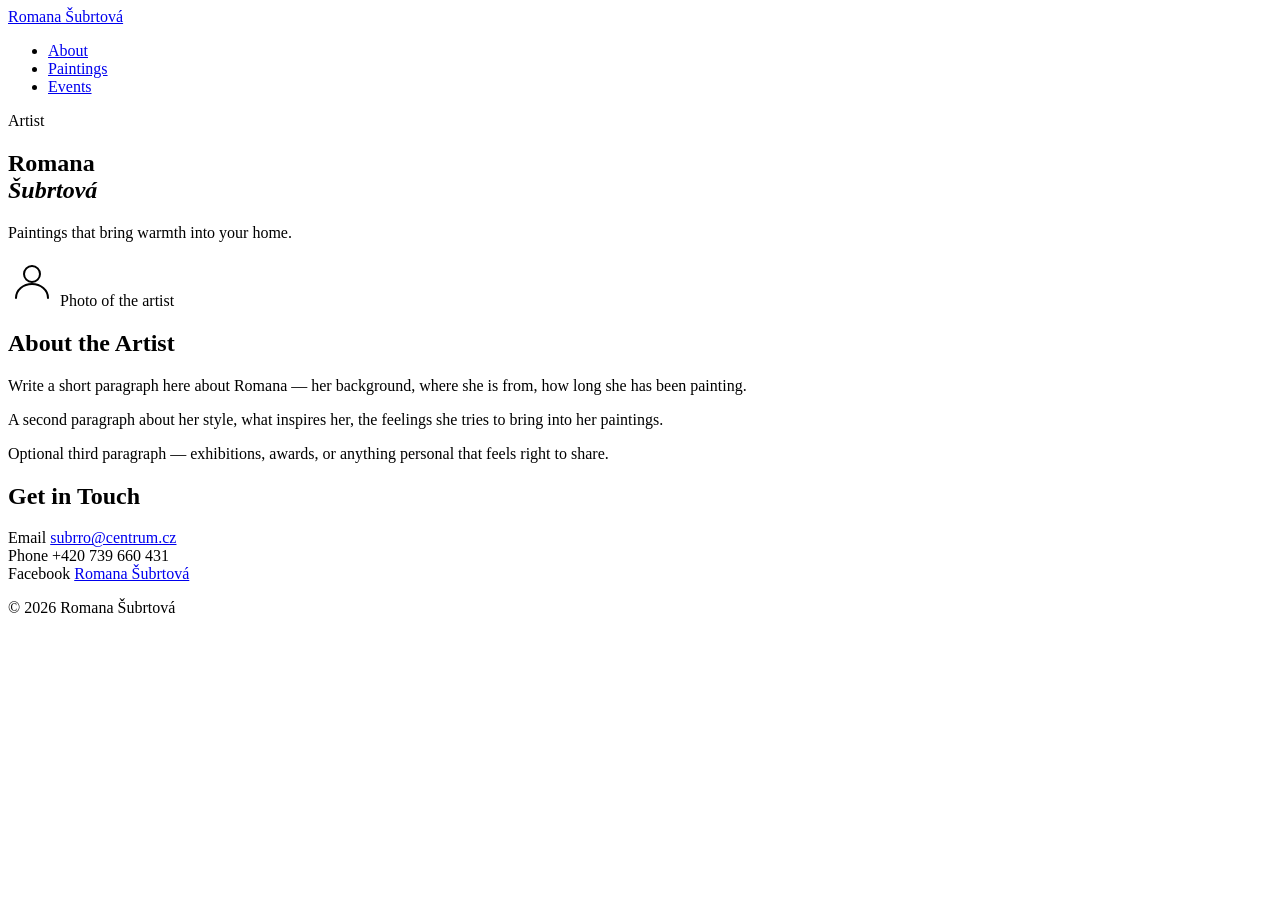
==== index.html @ 642dee6f "Add files via upload" ====
<!DOCTYPE html>
<html lang="en">
<head>
    <meta charset="UTF-8">
    <meta name="viewport" content="width=device-width, initial-scale=1.0">
    <title>Romana Šubrtová — Artist</title>
    <link rel="preconnect" href="https://fonts.googleapis.com">
    <link rel="preconnect" href="https://fonts.gstatic.com" crossorigin>
    <link href="https://fonts.googleapis.com/css2?family=Cormorant+Garamond:ital,wght@0,300;0,400;0,500;0,600;1,300;1,400;1,500&display=swap" rel="stylesheet">
    <link rel="stylesheet" href="css/style.css">
</head>
<body>

    <nav class="nav">
        <a href="index.html" class="nav-brand">Romana Šubrtová</a>
        <ul class="nav-links">
            <li><a href="index.html" class="active">About</a></li>
            <li><a href="paintings.html">Paintings</a></li>
            <li><a href="events.html">Events</a></li>
        </ul>
    </nav>

    <main>

        <!-- HERO -->
        <section class="hero">
            <div class="hero-inner">
                <span class="eyebrow">Artist</span>
                <h1>Romana<br><em>Šubrtová</em></h1>
                <p class="hero-tagline">Paintings that bring warmth into your home.</p>
            </div>
        </section>

        <!-- ABOUT -->
        <section class="about">
            <div class="container">
                <div class="about-grid">
                    <div class="about-image">
                        <!-- Replace the placeholder below with your actual photo:
                             <img src="images/artist.jpg" alt="Romana Šubrtová">        -->
                        <div class="placeholder-img">
                            <div class="placeholder-inner">
                                <svg width="48" height="48" viewBox="0 0 24 24" fill="none" stroke="currentColor" stroke-width="1" stroke-linecap="round" stroke-linejoin="round">
                                    <circle cx="12" cy="8" r="4"/>
                                    <path d="M4 20c0-4 3.6-7 8-7s8 3 8 7"/>
                                </svg>
                                <span>Photo of the artist</span>
                            </div>
                        </div>
                    </div>
                    <div class="about-text">
                        <h2>About the Artist</h2>
                        <p>
                            Write a short paragraph here about Romana — her background,
                            where she is from, how long she has been painting.
                        </p>
                        <p>
                            A second paragraph about her style, what inspires her,
                            the feelings she tries to bring into her paintings.
                        </p>
                        <p>
                            Optional third paragraph — exhibitions, awards,
                            or anything personal that feels right to share.
                        </p>
                    </div>
                </div>
            </div>
        </section>

        <!-- CONTACT -->
        <section class="contact" id="contact">
            <div class="container">
                <h2>Get in Touch</h2>
                <div class="contact-grid">
                    <div class="contact-item">
                        <span class="contact-label">Email</span>
                        <a href="mailto:subrro@centrum.cz">subrro@centrum.cz</a>
                    </div>
                    <div class="contact-item">
                        <span class="contact-label">Phone</span>
                        <span>+420 739 660 431</span>
                    </div>
                    <div class="contact-item">
                        <span class="contact-label">Facebook</span>
                        <a href="https://instagram.com" target="_blank">Romana Šubrtová</a>
                    </div>
                </div>
            </div>
        </section>

    </main>

    <footer class="footer">
        <div class="container">
            <p>© 2026 Romana Šubrtová</p>
        </div>
    </footer>

</body>
</html>
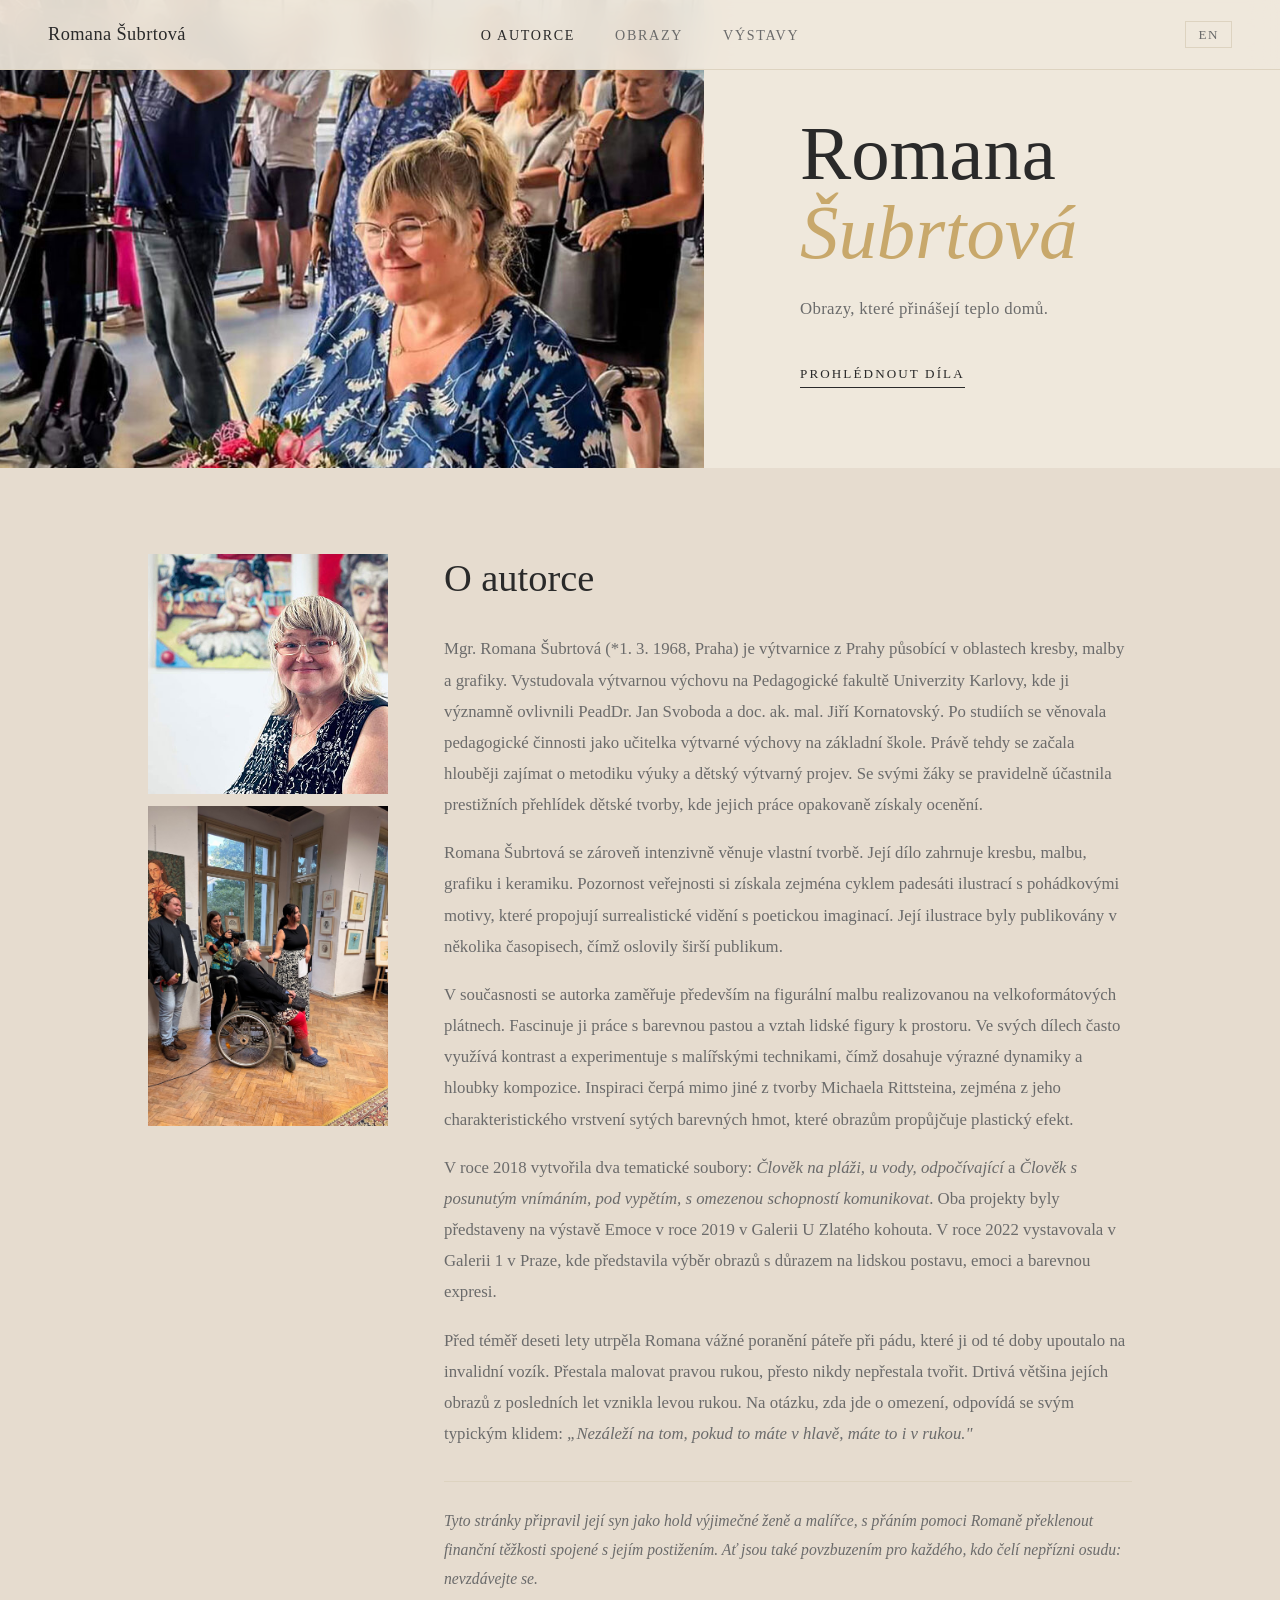
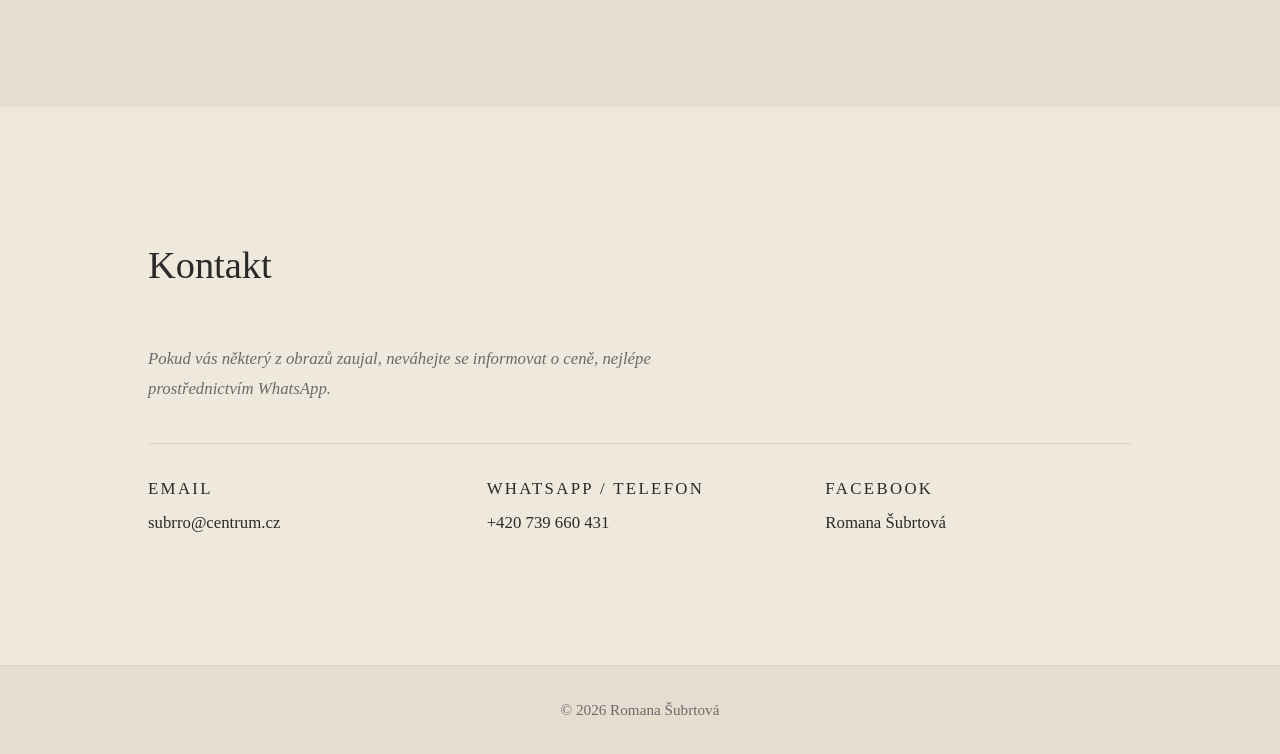
==== commit 75cf14cb: "Add files via upload" ====
--- a/index.html
+++ b/index.html
@@ -1,9 +1,15 @@
 <!DOCTYPE html>
-<html lang="en">
+<html lang="cs" data-lang="cs">
 <head>
     <meta charset="UTF-8">
     <meta name="viewport" content="width=device-width, initial-scale=1.0">
-    <title>Romana Šubrtová — Artist</title>
+    <title>Romana Šubrtová — Výtvarnice</title>
+    <script>
+        (function(){
+            var l = localStorage.getItem('site-lang') || 'cs';
+            document.documentElement.setAttribute('data-lang', l);
+        })();
+    </script>
     <link rel="preconnect" href="https://fonts.googleapis.com">
     <link rel="preconnect" href="https://fonts.gstatic.com" crossorigin>
     <link href="https://fonts.googleapis.com/css2?family=Cormorant+Garamond:ital,wght@0,300;0,400;0,500;0,600;1,300;1,400;1,500&display=swap" rel="stylesheet">
@@ -14,20 +20,31 @@
     <nav class="nav">
         <a href="index.html" class="nav-brand">Romana Šubrtová</a>
         <ul class="nav-links">
-            <li><a href="index.html" class="active">About</a></li>
-            <li><a href="paintings.html">Paintings</a></li>
-            <li><a href="events.html">Events</a></li>
+            <li><a href="index.html" class="active"><span class="lang-cs">O autorce</span><span class="lang-en">About</span></a></li>
+            <li><a href="paintings.html"><span class="lang-cs">Obrazy</span><span class="lang-en">Paintings</span></a></li>
+            <li><a href="events.html"><span class="lang-cs">Výstavy</span><span class="lang-en">Events</span></a></li>
         </ul>
+        <div class="nav-right">
+            <button class="lang-btn" id="langBtn">EN</button>
+            <button class="nav-toggle" id="navToggle" aria-label="Otevřít menu">
+                <span></span><span></span><span></span>
+            </button>
+        </div>
     </nav>
 
     <main>
 
         <!-- HERO -->
         <section class="hero">
+            <div class="hero-image">
+                <img src="images/profile/header.jpg" alt="">
+            </div>
             <div class="hero-inner">
-                <span class="eyebrow">Artist</span>
                 <h1>Romana<br><em>Šubrtová</em></h1>
-                <p class="hero-tagline">Paintings that bring warmth into your home.</p>
+                <p class="hero-tagline lang-cs">Obrazy, které přinášejí teplo domů.</p>
+                <p class="hero-tagline lang-en">Paintings that bring warmth home.</p>
+                <a href="paintings.html" class="hero-cta lang-cs">Prohlédnout díla</a>
+                <a href="paintings.html" class="hero-cta lang-en">View works</a>
             </div>
         </section>
 
@@ -36,32 +53,30 @@
             <div class="container">
                 <div class="about-grid">
                     <div class="about-image">
-                        <!-- Replace the placeholder below with your actual photo:
-                             <img src="images/artist.jpg" alt="Romana Šubrtová">        -->
-                        <div class="placeholder-img">
-                            <div class="placeholder-inner">
-                                <svg width="48" height="48" viewBox="0 0 24 24" fill="none" stroke="currentColor" stroke-width="1" stroke-linecap="round" stroke-linejoin="round">
-                                    <circle cx="12" cy="8" r="4"/>
-                                    <path d="M4 20c0-4 3.6-7 8-7s8 3 8 7"/>
-                                </svg>
-                                <span>Photo of the artist</span>
-                            </div>
-                        </div>
+                        <img src="images/profile/profile.jpg" alt="Romana Šubrtová">
+                        <img src="images/profile/IMG_9619.jpg" alt="Romana Šubrtová">
                     </div>
                     <div class="about-text">
-                        <h2>About the Artist</h2>
-                        <p>
-                            Write a short paragraph here about Romana — her background,
-                            where she is from, how long she has been painting.
-                        </p>
-                        <p>
-                            A second paragraph about her style, what inspires her,
-                            the feelings she tries to bring into her paintings.
-                        </p>
-                        <p>
-                            Optional third paragraph — exhibitions, awards,
-                            or anything personal that feels right to share.
-                        </p>
+                        <h2 class="lang-cs">O autorce</h2>
+                        <h2 class="lang-en">About the Artist</h2>
+
+                        <div class="lang-cs">
+                            <p>Mgr. Romana Šubrtová (*1. 3. 1968, Praha) je výtvarnice z Prahy působící v oblastech kresby, malby a grafiky. Vystudovala výtvarnou výchovu na Pedagogické fakultě Univerzity Karlovy, kde ji významně ovlivnili PeadDr. Jan Svoboda a doc. ak. mal. Jiří Kornatovský. Po studiích se věnovala pedagogické činnosti jako učitelka výtvarné výchovy na základní škole. Právě tehdy se začala hlouběji zajímat o metodiku výuky a dětský výtvarný projev. Se svými žáky se pravidelně účastnila prestižních přehlídek dětské tvorby, kde jejich práce opakovaně získaly ocenění.</p>
+                            <p>Romana Šubrtová se zároveň intenzivně věnuje vlastní tvorbě. Její dílo zahrnuje kresbu, malbu, grafiku i keramiku. Pozornost veřejnosti si získala zejména cyklem padesáti ilustrací s pohádkovými motivy, které propojují surrealistické vidění s poetickou imaginací. Její ilustrace byly publikovány v několika časopisech, čímž oslovily širší publikum.</p>
+                            <p>V současnosti se autorka zaměřuje především na figurální malbu realizovanou na velkoformátových plátnech. Fascinuje ji práce s barevnou pastou a vztah lidské figury k prostoru. Ve svých dílech často využívá kontrast a experimentuje s malířskými technikami, čímž dosahuje výrazné dynamiky a hloubky kompozice. Inspiraci čerpá mimo jiné z tvorby Michaela Rittsteina, zejména z jeho charakteristického vrstvení sytých barevných hmot, které obrazům propůjčuje plastický efekt.</p>
+                            <p>V roce 2018 vytvořila dva tematické soubory: <em>Člověk na pláži, u vody, odpočívající</em> a <em>Člověk s posunutým vnímáním, pod vypětím, s omezenou schopností komunikovat</em>. Oba projekty byly představeny na výstavě Emoce v roce 2019 v Galerii U Zlatého kohouta. V roce 2022 vystavovala v Galerii 1 v Praze, kde představila výběr obrazů s důrazem na lidskou postavu, emoci a barevnou expresi.</p>
+                            <p>Před téměř deseti lety utrpěla Romana vážné poranění páteře při pádu, které ji od té doby upoutalo na invalidní vozík. Přestala malovat pravou rukou, přesto nikdy nepřestala tvořit. Drtivá většina jejích obrazů z posledních let vznikla levou rukou. Na otázku, zda jde o omezení, odpovídá se svým typickým klidem: <em>„Nezáleží na tom, pokud to máte v hlavě, máte to i v rukou."</em></p>
+                            <p class="about-note">Tyto stránky připravil její syn jako hold výjimečné ženě a malířce, s přáním pomoci Romaně překlenout finanční těžkosti spojené s jejím postižením. Ať jsou také povzbuzením pro každého, kdo čelí nepřízni osudu: nevzdávejte se.</p>
+                        </div>
+
+                        <div class="lang-en">
+                            <p>Mgr. Romana Šubrtová (*1 March 1968, Prague) is a visual artist from Prague working in drawing, painting, and printmaking. She studied art education at the Faculty of Education, Charles University, where she was profoundly influenced by PeadDr. Jan Svoboda and doc. ak. mal. Jiří Kornatovský. After her studies, she devoted herself to teaching art at primary school level. It was then that she began to explore the methodology of art education and children's creative expression more deeply. Together with her pupils, she regularly took part in prestigious exhibitions of children's artwork, where their pieces received repeated recognition.</p>
+                            <p>Alongside her teaching, Romana Šubrtová has always been intensely devoted to her own creative work. Her practice encompasses drawing, painting, printmaking, and ceramics. She gained wider public attention through a cycle of fifty illustrations with fairy-tale motifs, combining a surrealist vision with poetic imagination. Her illustrations were published in several magazines, reaching a broader audience.</p>
+                            <p>Today, the artist focuses primarily on large-format figurative painting. She is drawn to working with thick impasto colour and the interplay between the human figure and space. In her works, she often employs contrast and experiments with painterly techniques, achieving vivid dynamism and compositional depth. She draws inspiration, among others, from the work of Michael Rittstein, particularly his characteristic layering of saturated colour masses, which lends the paintings a sculptural, almost relief-like quality.</p>
+                            <p>In 2018, she created two thematic series: <em>Human at the Beach, by Water, at Rest</em> and <em>Human with Shifted Perception, under Strain, with Limited Ability to Communicate</em>. Both projects were presented at the Emotions exhibition in 2019 at Gallery U Zlatého kohouta. In 2022, she exhibited at Gallery 1 in Prague, presenting a selection of works centred on the human figure, emotion, and colour expression.</p>
+                            <p>Nearly ten years ago, Romana suffered a severe spinal injury in a fall, which has since left her wheelchair-bound. She also lost the use of her right hand for painting, and yet she never stopped creating. The overwhelming majority of her works from recent years have been painted with her left hand. When asked whether that is a limitation, she answers with characteristic calm: <em>"It doesn't matter: if it's in the head, it's in the hands."</em></p>
+                            <p class="about-note">This website was created by her son, as a tribute to a remarkable woman and artist, with the hope of helping Romana through the financial hardships brought by her disability. May it also be an encouragement to anyone facing adversity: do not give up.</p>
+                        </div>
                     </div>
                 </div>
             </div>
@@ -70,19 +85,21 @@
         <!-- CONTACT -->
         <section class="contact" id="contact">
             <div class="container">
-                <h2>Get in Touch</h2>
+                <h2><span class="lang-cs">Kontakt</span><span class="lang-en">Contact</span></h2>
+                <p class="contact-intro lang-cs">Pokud vás některý z obrazů zaujal, neváhejte se informovat o ceně, nejlépe prostřednictvím WhatsApp.</p>
+                <p class="contact-intro lang-en">If a painting appeals to you, please do not hesitate to inquire about the price, preferably via WhatsApp.</p>
                 <div class="contact-grid">
                     <div class="contact-item">
                         <span class="contact-label">Email</span>
                         <a href="mailto:subrro@centrum.cz">subrro@centrum.cz</a>
                     </div>
                     <div class="contact-item">
-                        <span class="contact-label">Phone</span>
-                        <span>+420 739 660 431</span>
+                        <span class="contact-label">WhatsApp / <span class="lang-cs">Telefon</span><span class="lang-en">Phone</span></span>
+                        <a href="https://wa.me/420739660431">+420 739 660 431</a>
                     </div>
                     <div class="contact-item">
                         <span class="contact-label">Facebook</span>
-                        <a href="https://instagram.com" target="_blank">Romana Šubrtová</a>
+                        <a href="https://www.facebook.com/search/top?q=Romana%20%C5%A0ubrtov%C3%A1" target="_blank">Romana Šubrtová</a>
                     </div>
                 </div>
             </div>
@@ -96,5 +113,32 @@
         </div>
     </footer>
 
+    <script>
+    (function() {
+        var lang = localStorage.getItem('site-lang') || 'cs';
+        document.documentElement.setAttribute('data-lang', lang);
+        var langBtn = document.getElementById('langBtn');
+        if (langBtn) {
+            langBtn.textContent = lang === 'cs' ? 'EN' : 'CZ';
+            langBtn.addEventListener('click', function() {
+                lang = lang === 'cs' ? 'en' : 'cs';
+                document.documentElement.setAttribute('data-lang', lang);
+                localStorage.setItem('site-lang', lang);
+                langBtn.textContent = lang === 'cs' ? 'EN' : 'CZ';
+            });
+        }
+        var navToggle = document.getElementById('navToggle');
+        var nav = document.querySelector('.nav');
+        if (navToggle) {
+            navToggle.addEventListener('click', function() {
+                nav.classList.toggle('nav-open');
+                navToggle.setAttribute('aria-label', nav.classList.contains('nav-open') ? 'Zavřít menu' : 'Otevřít menu');
+            });
+            document.querySelectorAll('.nav-links a').forEach(function(link) {
+                link.addEventListener('click', function() { nav.classList.remove('nav-open'); });
+            });
+        }
+    })();
+    </script>
 </body>
 </html>
--- a/css/style.css
+++ b/css/style.css
@@ -0,0 +1,745 @@
+*, *::before, *::after {
+    box-sizing: border-box;
+    margin: 0;
+    padding: 0;
+}
+
+::selection {
+    background: var(--gold);
+    color: #fff;
+}
+
+::-webkit-scrollbar { width: 6px; }
+::-webkit-scrollbar-track { background: var(--bg); }
+::-webkit-scrollbar-thumb { background: var(--beige); border-radius: 3px; }
+::-webkit-scrollbar-thumb:hover { background: var(--gold); }
+
+:focus-visible {
+    outline: 2px solid var(--gold);
+    outline-offset: 3px;
+}
+
+:root {
+    --bg:         #EFE8DC;
+    --surface:    #E6DCCF;
+    --beige:      #D9CCBA;
+    --gold:       #C8A86B;
+    --gold-hover: #B8955A;
+    --dark:       #2A2A2A;
+    --grey:       #6B6B6B;
+    --border:     #DDD3C0;
+    --font-serif: 'Cormorant Garamond', Georgia, serif;
+}
+
+html { scroll-behavior: smooth; }
+
+body {
+    background: var(--bg);
+    color: var(--dark);
+    font-family: var(--font-serif);
+    font-size: 17px;
+    line-height: 1.6;
+    -webkit-font-smoothing: antialiased;
+}
+
+/* ── NAV ─────────────────────────────────── */
+.nav {
+    position: fixed;
+    top: 0; left: 0; right: 0;
+    z-index: 100;
+    display: grid;
+    grid-template-columns: 1fr auto 1fr;
+    align-items: center;
+    padding: 1.25rem 3rem;
+    background: rgba(239, 232, 220, 0.92);
+    backdrop-filter: blur(14px);
+    border-bottom: 1px solid var(--border);
+}
+
+.nav-brand {
+    font-family: var(--font-serif);
+    font-size: 1.15rem;
+    font-weight: 400;
+    color: var(--dark);
+    text-decoration: none;
+    letter-spacing: 0.02em;
+    justify-self: start;
+}
+
+.nav-links {
+    list-style: none;
+    display: flex;
+    gap: 2.5rem;
+}
+
+.nav-links a {
+    font-size: 0.88rem;
+    font-weight: 400;
+    letter-spacing: 0.12em;
+    text-transform: uppercase;
+    color: var(--grey);
+    text-decoration: none;
+    transition: color 0.2s;
+}
+
+.nav-links a:hover,
+.nav-links a.active { color: var(--dark); }
+
+/* ── LAYOUT ──────────────────────────────── */
+.container {
+    max-width: 1080px;
+    margin: 0 auto;
+    padding: 0 3rem;
+}
+
+/* ── HERO ────────────────────────────────── */
+.hero {
+    height: 52vh;
+    min-height: 380px;
+    max-height: 520px;
+    display: grid;
+    grid-template-columns: 55% 45%;
+    padding: 0;
+}
+
+.hero-image {
+    overflow: hidden;
+    position: relative;
+}
+
+.hero-image img {
+    width: 100%;
+    height: 100%;
+    object-fit: cover;
+    object-position: center 20%;
+    display: block;
+}
+
+.hero-inner {
+    display: flex;
+    flex-direction: column;
+    justify-content: flex-end;
+    padding: 5rem 5rem 5rem 6rem;
+    background: var(--bg);
+    position: relative;
+    z-index: 1;
+}
+
+.hero h1 {
+    font-family: var(--font-serif);
+    font-size: clamp(3.5rem, 6vw, 6rem);
+    font-weight: 300;
+    line-height: 1.02;
+    color: var(--dark);
+    margin-bottom: 1.5rem;
+}
+
+.hero h1 em {
+    font-style: italic;
+    color: var(--gold);
+}
+
+.hero-tagline {
+    font-size: 1.05rem;
+    color: var(--grey);
+    font-weight: 400;
+    letter-spacing: 0.02em;
+    max-width: 340px;
+    margin-bottom: 2.5rem;
+}
+
+.hero-cta {
+    display: inline-block;
+    font-size: 0.82rem;
+    letter-spacing: 0.16em;
+    text-transform: uppercase;
+    color: var(--dark);
+    text-decoration: none;
+    border-bottom: 1px solid var(--dark);
+    padding-bottom: 3px;
+    width: fit-content;
+    transition: color 0.2s, border-color 0.2s;
+}
+
+.hero-cta:hover {
+    color: var(--gold);
+    border-color: var(--gold);
+}
+
+/* ── ABOUT ───────────────────────────────── */
+.about {
+    padding: 5rem 0 6rem;
+    background: var(--surface);
+}
+
+.about-grid {
+    /* float layout — photo lives inside the text flow */
+}
+
+.about-image {
+    float: left;
+    width: 240px;
+    margin: 0.4rem 3.5rem 1.5rem 0;
+    display: flex;
+    flex-direction: column;
+    gap: 0.75rem;
+}
+
+.about-image img {
+    width: 100%;
+    display: block;
+    object-fit: cover;
+    object-position: top;
+}
+
+.about-image .placeholder-img {
+    width: 100%;
+    aspect-ratio: 1/1;
+    background: var(--beige);
+    display: flex;
+    align-items: center;
+    justify-content: center;
+    border: 1.5px dashed var(--border);
+}
+
+.about-text {
+    display: flow-root; /* BFC — sits beside the float, never overlaps */
+}
+
+.placeholder-inner {
+    display: flex;
+    flex-direction: column;
+    align-items: center;
+    gap: 0.75rem;
+    color: var(--grey);
+}
+
+.placeholder-inner svg {
+    opacity: 0.45;
+}
+
+.placeholder-inner span {
+    font-size: 0.72rem;
+    letter-spacing: 0.14em;
+    text-transform: uppercase;
+    opacity: 0.6;
+}
+
+.about-text h2 {
+    font-family: var(--font-serif);
+    font-size: 2.4rem;
+    font-weight: 300;
+    margin-bottom: 1.5rem;
+    color: var(--dark);
+}
+
+.about-text p {
+    color: var(--grey);
+    font-size: 1.05rem;
+    line-height: 1.85;
+    margin-bottom: 1.1rem;
+}
+
+/* ── CONTACT ─────────────────────────────── */
+.contact {
+    padding: 8rem 0;
+}
+
+.contact h2 {
+    font-family: var(--font-serif);
+    font-size: 2.4rem;
+    font-weight: 300;
+    margin-bottom: 3rem;
+}
+
+.contact-grid {
+    display: grid;
+    grid-template-columns: repeat(3, 1fr);
+    gap: 2rem;
+    border-top: 1px solid var(--border);
+    padding-top: 2rem;
+}
+
+.contact-item {
+    display: flex;
+    flex-direction: column;
+    gap: 0.45rem;
+}
+
+.contact-label {
+    font-size: 0.88rem;
+    letter-spacing: 0.14em;
+    text-transform: uppercase;
+    color: var(--gold);
+}
+
+.contact-item a,
+.contact-item span {
+    font-size: 1.05rem;
+    color: var(--dark);
+    text-decoration: none;
+    transition: color 0.2s;
+}
+
+.contact-item a:hover { color: var(--gold); }
+
+/* ── FOOTER ──────────────────────────────── */
+.footer {
+    padding: 2rem 0;
+    border-top: 1px solid var(--border);
+    background: var(--surface);
+}
+
+.footer p {
+    font-size: 0.95rem;
+    color: var(--grey);
+    text-align: center;
+}
+
+/* ── PAGE HEADER (inner pages) ───────────── */
+.page-header {
+    padding: 7rem 0 2rem;
+    text-align: center;
+}
+
+.page-header h1 {
+    font-family: var(--font-serif);
+    font-size: clamp(2.5rem, 6vw, 4.5rem);
+    font-weight: 300;
+    color: var(--dark);
+}
+
+.page-header p {
+    margin-top: 1rem;
+    color: var(--grey);
+    font-size: 1.05rem;
+    letter-spacing: 0.04em;
+}
+
+/* ── PAINTINGS ───────────────────────────── */
+.paintings-section {
+    padding: 1.5rem 0 6rem;
+}
+
+.paintings-section .container {
+    max-width: 1400px;
+}
+
+.paintings-grid {
+    display: grid;
+    grid-template-columns: repeat(4, 1fr);
+    gap: 2rem 1.5rem;
+}
+
+.painting-card { cursor: default; }
+
+.painting-image {
+    overflow: hidden;
+    margin-bottom: 1rem;
+    background: var(--beige);
+}
+
+.painting-image img {
+    width: 100%;
+    aspect-ratio: 3/4;
+    object-fit: cover;
+    display: block;
+    transition: transform 0.55s ease;
+}
+
+.painting-image .placeholder-img {
+    width: 100%;
+    aspect-ratio: 3/4;
+    background: var(--beige);
+    display: flex;
+    align-items: center;
+    justify-content: center;
+    color: var(--grey);
+    font-size: 0.78rem;
+    letter-spacing: 0.1em;
+    text-transform: uppercase;
+}
+
+.painting-card:hover .painting-image img {
+    transform: scale(1.04);
+}
+
+.painting-info h3 {
+    font-family: var(--font-serif);
+    font-size: 1.1rem;
+    font-weight: 400;
+    color: var(--dark);
+    margin-bottom: 0.3rem;
+}
+
+.painting-meta {
+    display: block;
+    font-size: 0.9rem;
+    color: var(--grey);
+    letter-spacing: 0.02em;
+    margin-bottom: 0.4rem;
+}
+
+.painting-price {
+    display: block;
+    font-size: 1rem;
+    font-weight: 500;
+    color: var(--gold);
+    letter-spacing: 0.04em;
+}
+
+.painting-sold {
+    display: block;
+    font-size: 1rem;
+    color: var(--grey);
+    letter-spacing: 0.04em;
+}
+
+.painting-sold::before {
+    content: "PRODÁNO";
+    display: inline-block;
+    font-size: 0.78rem;
+    letter-spacing: 0.12em;
+    background: var(--beige);
+    color: var(--grey);
+    padding: 0.15rem 0.4rem;
+    margin-right: 0.4rem;
+}
+
+/* ── EVENTS ──────────────────────────────── */
+.events-section {
+    padding: 1.5rem 0 6rem;
+}
+
+.events-section .container {
+    max-width: 1400px;
+}
+
+.events-group {
+    margin-bottom: 5rem;
+}
+
+.events-group-title {
+    font-family: var(--font-serif);
+    font-size: 1.6rem;
+    font-weight: 300;
+    color: var(--dark);
+    margin-bottom: 0.75rem;
+    padding-bottom: 1rem;
+    border-bottom: 1px solid var(--border);
+}
+
+.events-empty {
+    padding: 2rem 0;
+    font-size: 0.85rem;
+    color: var(--grey);
+    font-style: italic;
+}
+
+.event-card {
+    display: grid;
+    grid-template-columns: 72px 1fr;
+    gap: 2.5rem;
+    padding: 2rem 0;
+    border-bottom: 1px solid var(--border);
+    align-items: start;
+}
+
+.event-date {
+    display: flex;
+    flex-direction: column;
+    align-items: center;
+    padding-top: 0.15rem;
+}
+
+.event-month {
+    font-size: 0.82rem;
+    letter-spacing: 0.14em;
+    text-transform: uppercase;
+    color: var(--gold);
+}
+
+.event-day {
+    font-family: var(--font-serif);
+    font-size: 2.6rem;
+    font-weight: 300;
+    color: var(--dark);
+    line-height: 1;
+}
+
+.event-info h3 {
+    font-family: var(--font-serif);
+    font-size: 1.25rem;
+    font-weight: 400;
+    margin-bottom: 0.25rem;
+    color: var(--dark);
+}
+
+.event-venue {
+    font-size: 0.92rem;
+    color: var(--gold);
+    letter-spacing: 0.04em;
+    text-transform: uppercase;
+    margin-bottom: 0.75rem;
+}
+
+.event-dates {
+    font-size: 0.95rem;
+    color: var(--grey);
+    margin-bottom: 0.5rem;
+}
+
+.event-desc {
+    font-size: 1.05rem;
+    color: var(--grey);
+    line-height: 1.75;
+    margin-bottom: 1rem;
+    max-width: 580px;
+}
+
+.event-link {
+    font-size: 0.92rem;
+    color: var(--dark);
+    text-decoration: none;
+    letter-spacing: 0.04em;
+    border-bottom: 1px solid var(--border);
+    padding-bottom: 2px;
+    transition: color 0.2s, border-color 0.2s;
+}
+
+.event-link:hover {
+    color: var(--gold);
+    border-color: var(--gold);
+}
+
+.event-card.past { opacity: 0.6; }
+
+.event-card.no-date {
+    grid-template-columns: 1fr;
+}
+
+.event-poster {
+    float: right;
+    width: 150px;
+    margin: 0 0 1.5rem 2.5rem;
+    box-shadow: 0 4px 18px rgba(0,0,0,0.14);
+    display: block;
+}
+
+/* ── PAGINATION ──────────────────────────── */
+.pagination {
+    display: flex;
+    align-items: center;
+    justify-content: center;
+    gap: 0.4rem;
+    padding: 4rem 0 6rem;
+}
+
+.pg-btn {
+    width: 2.4rem;
+    height: 2.4rem;
+    border: 1px solid var(--border);
+    background: transparent;
+    color: var(--grey);
+    font-family: var(--font-serif);
+    font-size: 1rem;
+    letter-spacing: 0.02em;
+    cursor: pointer;
+    transition: background 0.18s, color 0.18s, border-color 0.18s;
+    display: flex;
+    align-items: center;
+    justify-content: center;
+}
+
+.pg-btn:hover:not(:disabled) {
+    border-color: var(--gold);
+    color: var(--dark);
+}
+
+.pg-btn.pg-active {
+    background: var(--gold);
+    border-color: var(--gold);
+    color: #fff;
+}
+
+.pg-btn.pg-arrow {
+    font-size: 0.9rem;
+}
+
+.pg-btn:disabled {
+    opacity: 0.3;
+    cursor: default;
+}
+
+/* ── NAV TOGGLE (hamburger) ──────────────── */
+.nav-toggle {
+    display: none;
+}
+
+/* ── RESPONSIVE ──────────────────────────── */
+@media (max-width: 900px) {
+    .hero {
+        grid-template-columns: 1fr;
+        grid-template-rows: 50vh auto;
+        min-height: auto;
+    }
+
+    .hero-inner {
+        padding: 3rem 2rem 4rem;
+        justify-content: flex-start;
+    }
+
+    .about-image {
+        float: none;
+        width: 100%;
+        max-width: 280px;
+        margin: 0 0 2rem;
+    }
+
+    .paintings-grid {
+        grid-template-columns: repeat(2, 1fr);
+    }
+}
+
+@media (max-width: 680px) {
+    .nav {
+        display: flex;
+        justify-content: space-between;
+        align-items: center;
+        flex-wrap: wrap;
+        padding: 1rem 1.5rem;
+    }
+
+    .nav-toggle {
+        display: flex;
+        flex-direction: column;
+        justify-content: center;
+        gap: 5px;
+        background: none;
+        border: none;
+        cursor: pointer;
+        padding: 4px;
+    }
+
+    .nav-toggle span {
+        display: block;
+        width: 22px;
+        height: 1.5px;
+        background: var(--dark);
+        transition: transform 0.25s ease, opacity 0.25s ease;
+        transform-origin: center;
+    }
+
+    .nav.nav-open .nav-toggle span:nth-child(1) {
+        transform: translateY(6.5px) rotate(45deg);
+    }
+    .nav.nav-open .nav-toggle span:nth-child(2) {
+        opacity: 0;
+        transform: scaleX(0);
+    }
+    .nav.nav-open .nav-toggle span:nth-child(3) {
+        transform: translateY(-6.5px) rotate(-45deg);
+    }
+
+    .nav-links {
+        display: none;
+        flex-direction: column;
+        width: 100%;
+        gap: 0;
+        padding: 0.5rem 0 1rem;
+        margin-top: 0.5rem;
+        border-top: 1px solid var(--border);
+    }
+
+    .nav.nav-open .nav-links {
+        display: flex;
+    }
+
+    .nav-links li {
+        padding: 0.75rem 0;
+    }
+
+    .nav-links a {
+        font-size: 1.1rem;
+        letter-spacing: 0.08em;
+    }
+
+    .container { padding: 0 1.5rem; }
+    .hero { padding: 7rem 1.5rem 3rem; }
+
+    .contact-grid {
+        grid-template-columns: 1fr;
+        gap: 1.75rem;
+    }
+
+    .event-card {
+        grid-template-columns: 56px 1fr;
+        gap: 1.5rem;
+    }
+}
+
+@media (max-width: 480px) {
+    .paintings-grid { grid-template-columns: 1fr; }
+    .hero h1 { font-size: 3rem; }
+}
+
+/* ── LANGUAGE VISIBILITY ─────────────────────── */
+html[data-lang="cs"] .lang-en { display: none; }
+html[data-lang="en"] .lang-cs { display: none; }
+html[data-lang="en"] .painting-sold::before { content: "SOLD"; }
+
+/* ── NAV RIGHT ───────────────────────────────── */
+.nav-right {
+    justify-self: end;
+    display: flex;
+    align-items: center;
+    gap: 1.25rem;
+}
+
+/* ── LANGUAGE BUTTON ─────────────────────────── */
+.lang-btn {
+    background: none;
+    border: 1px solid var(--border);
+    color: var(--grey);
+    font-family: var(--font-serif);
+    font-size: 0.82rem;
+    letter-spacing: 0.12em;
+    cursor: pointer;
+    padding: 0.28rem 0.75rem;
+    transition: border-color 0.2s, color 0.2s;
+}
+
+.lang-btn:hover {
+    border-color: var(--gold);
+    color: var(--dark);
+}
+
+/* ── CONTACT INTRO ───────────────────────────── */
+.contact-intro {
+    font-size: 1.05rem;
+    color: var(--grey);
+    font-style: italic;
+    margin-bottom: 2.5rem;
+    max-width: 560px;
+    line-height: 1.75;
+}
+
+/* ── ABOUT NOTE ──────────────────────────────── */
+.about-note {
+    font-size: 0.98rem !important;
+    font-style: italic;
+    color: var(--grey);
+    margin-top: 2rem !important;
+    padding-top: 1.5rem;
+    border-top: 1px solid var(--border);
+}
+
+/* ── FOOTER NOTE ─────────────────────────────── */
+.footer-note {
+    font-size: 0.9rem;
+    color: var(--grey);
+    text-align: center;
+    margin-top: 0.5rem;
+    font-style: italic;
+    opacity: 0.75;
+}
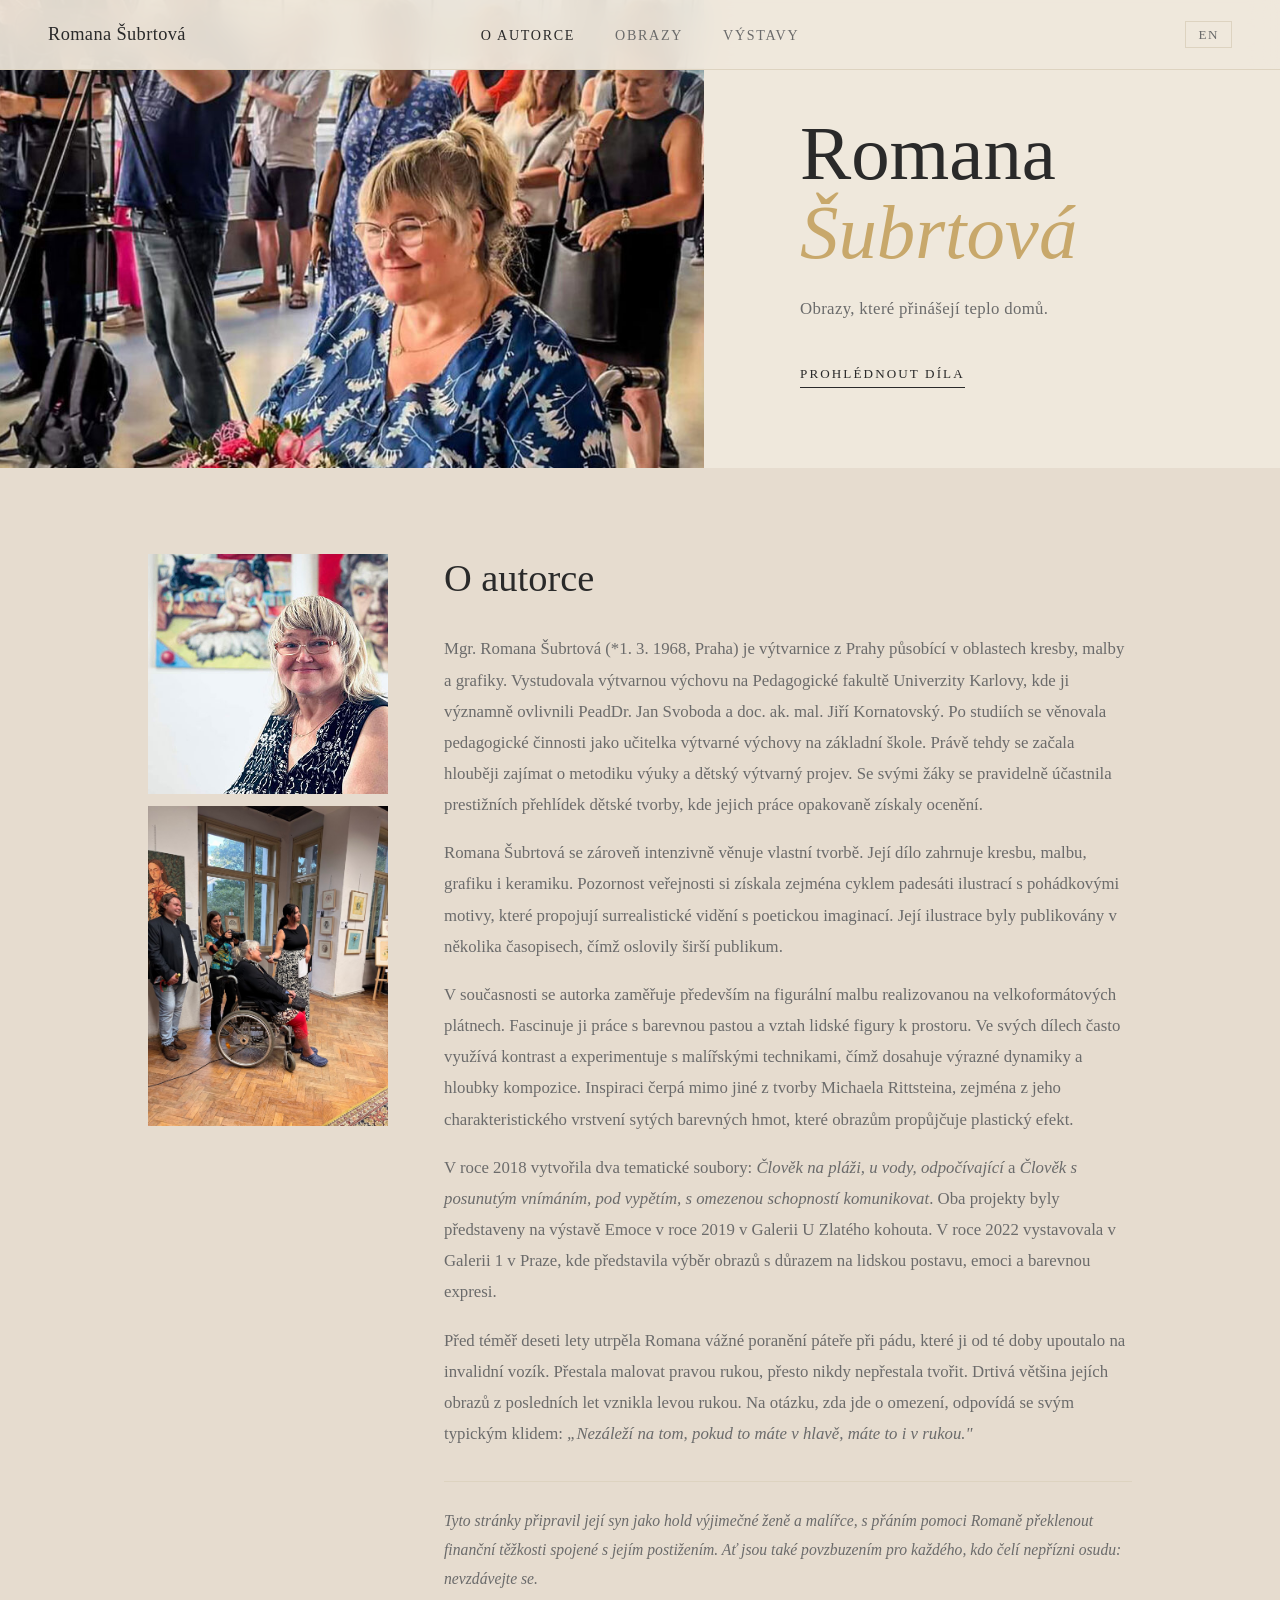
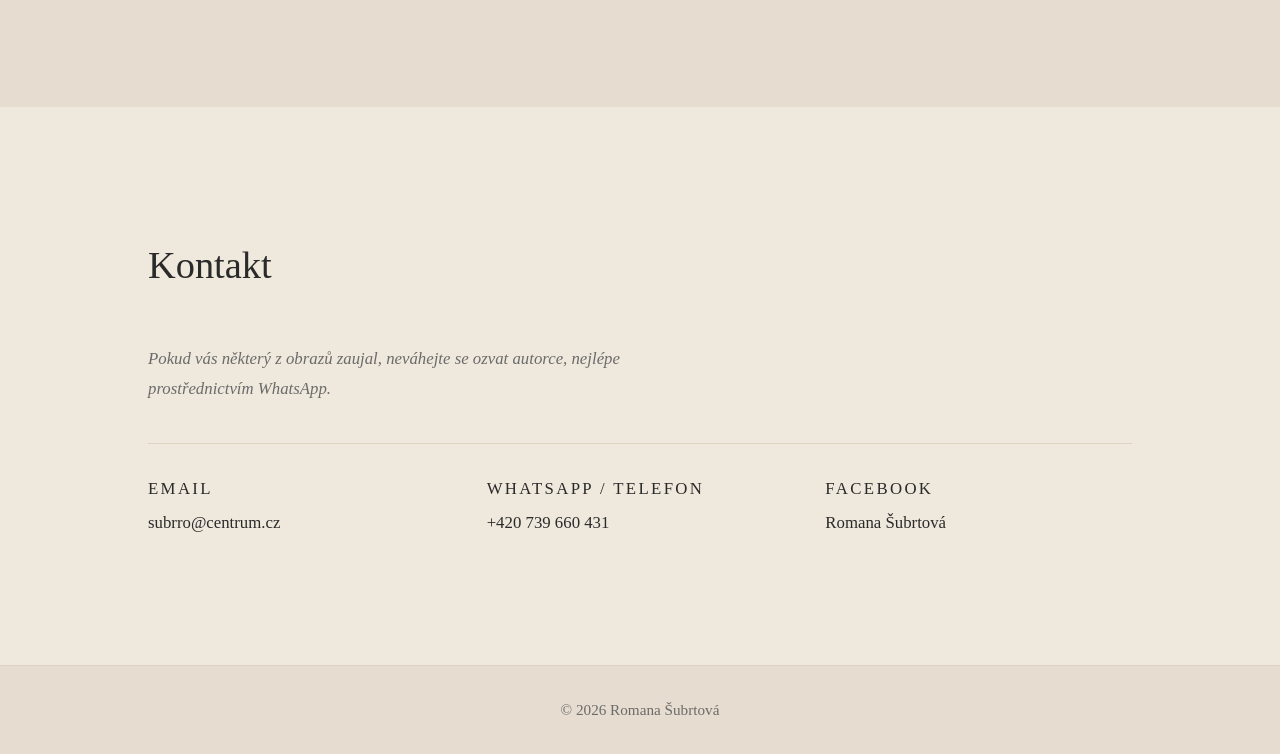
==== commit 1c1360a5: "Update index.html" ====
--- a/index.html
+++ b/index.html
@@ -86,8 +86,8 @@
         <section class="contact" id="contact">
             <div class="container">
                 <h2><span class="lang-cs">Kontakt</span><span class="lang-en">Contact</span></h2>
-                <p class="contact-intro lang-cs">Pokud vás některý z obrazů zaujal, neváhejte se informovat o ceně, nejlépe prostřednictvím WhatsApp.</p>
-                <p class="contact-intro lang-en">If a painting appeals to you, please do not hesitate to inquire about the price, preferably via WhatsApp.</p>
+                <p class="contact-intro lang-cs">Pokud vás některý z obrazů zaujal, neváhejte se ozvat autorce, nejlépe prostřednictvím WhatsApp.</p>
+                <p class="contact-intro lang-en">If a painting appeals to you, please do not hesitate to reach out for furhter information, preferably via WhatsApp.</p>
                 <div class="contact-grid">
                     <div class="contact-item">
                         <span class="contact-label">Email</span>
--- a/css/style.css
+++ b/css/style.css
@@ -514,6 +514,22 @@
 
 .event-card.past { opacity: 0.6; }
 
+.events-subgroup-title {
+    font-family: var(--font-serif);
+    font-size: 0.88rem;
+    font-weight: 300;
+    color: var(--grey);
+    letter-spacing: 0.18em;
+    text-transform: uppercase;
+    margin: 3rem 0 0;
+    padding-bottom: 0.6rem;
+    border-bottom: 1px solid var(--border);
+}
+
+.events-group-title + .events-subgroup-title {
+    margin-top: 1.5rem;
+}
+
 .event-card.no-date {
     grid-template-columns: 1fr;
 }
